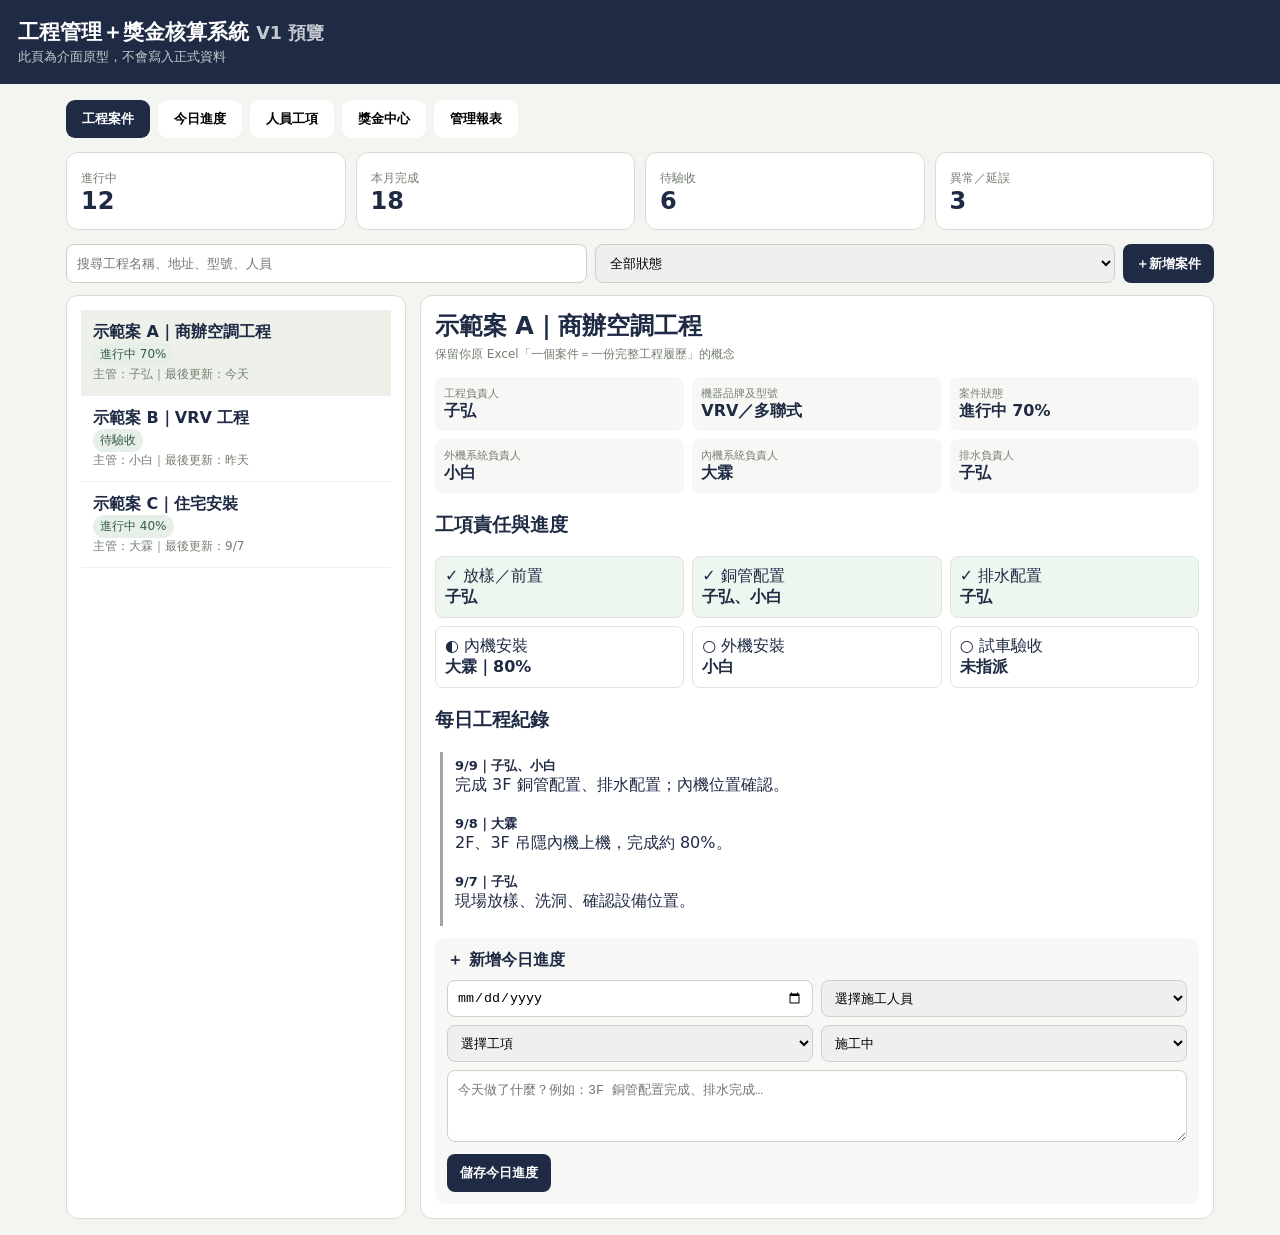
==== prototype-v1.html @ 047c9560 "Add engineering management prototype v1" ====
<!doctype html><html lang="zh-Hant"><head><meta charset="utf-8"><meta name="viewport" content="width=device-width,initial-scale=1"><title>工程管理系統 V1 預覽</title><style>*{box-sizing:border-box}body{margin:0;font-family:system-ui,-apple-system,"Noto Sans TC",sans-serif;background:#f3f5f1;color:#1f2a44}.top{background:#1f2a44;color:white;padding:18px}.top h1{margin:0;font-size:21px}.top small{opacity:.75}.wrap{max-width:1180px;margin:auto;padding:16px}.tabs{display:flex;gap:8px;overflow:auto;margin-bottom:14px}.tab{border:0;background:white;padding:10px 16px;border-radius:9px;font-weight:700;white-space:nowrap}.tab.on{background:#1f2a44;color:white}.kpis{display:grid;grid-template-columns:repeat(4,1fr);gap:10px;margin-bottom:14px}.kpi,.card{background:white;border:1px solid #d8ddd3;border-radius:12px;padding:14px}.kpi b{font-size:24px;display:block}.toolbar{display:flex;gap:8px;margin-bottom:12px}.toolbar input,.toolbar select{padding:10px;border:1px solid #cbd0c3;border-radius:8px;flex:1}.btn{border:0;border-radius:8px;padding:10px 13px;background:#1f2a44;color:white;font-weight:700}.layout{display:grid;grid-template-columns:340px 1fr;gap:14px}.case{padding:12px;border-bottom:1px solid #eee;cursor:pointer}.case.on{background:#eef1ea}.case b{display:block}.muted{color:#747d70;font-size:12px}.badge{display:inline-block;font-size:12px;padding:3px 7px;border-radius:999px;background:#e7efe9;color:#365c42}.detail h2{margin:0 0 4px}.info{display:grid;grid-template-columns:repeat(3,1fr);gap:8px;margin:14px 0}.info div{background:#f7f8f5;border-radius:8px;padding:9px}.info span{font-size:11px;color:#788075;display:block}.work{display:grid;grid-template-columns:repeat(3,1fr);gap:8px}.work div{border:1px solid #dfe4dc;border-radius:8px;padding:9px}.done{background:#edf6ef}.timeline{margin-top:16px}.log{border-left:3px solid #9da99b;padding:3px 0 14px 12px;margin-left:5px}.log b{font-size:13px}.add{margin-top:12px;background:#f7f8f5;border-radius:10px;padding:12px}.add textarea{width:100%;min-height:72px;border:1px solid #ccd2c8;border-radius:8px;padding:10px}.addrow{display:grid;grid-template-columns:1fr 1fr;gap:8px;margin-bottom:8px}.add select,.add input{width:100%;padding:9px;border:1px solid #ccd2c8;border-radius:8px}@media(max-width:760px){.kpis{grid-template-columns:1fr 1fr}.layout{grid-template-columns:1fr}.list{max-height:230px;overflow:auto}.info,.work{grid-template-columns:1fr 1fr}.toolbar{flex-wrap:wrap}.toolbar input{min-width:100%}}@media(max-width:430px){.wrap{padding:10px}.info,.work{grid-template-columns:1fr}.kpis{grid-template-columns:1fr 1fr}.top{padding:14px}}</style></head><body><div class="top"><h1>工程管理＋獎金核算系統 <small>V1 預覽</small></h1><small>此頁為介面原型，不會寫入正式資料</small></div><div class="wrap"><div class="tabs"><button class="tab on">工程案件</button><button class="tab">今日進度</button><button class="tab">人員工項</button><button class="tab">獎金中心</button><button class="tab">管理報表</button></div><div class="kpis"><div class="kpi"><span class="muted">進行中</span><b>12</b></div><div class="kpi"><span class="muted">本月完成</span><b>18</b></div><div class="kpi"><span class="muted">待驗收</span><b>6</b></div><div class="kpi"><span class="muted">異常／延誤</span><b>3</b></div></div><div class="toolbar"><input placeholder="搜尋工程名稱、地址、型號、人員"><select><option>全部狀態</option><option>進行中</option><option>待驗收</option><option>已結案</option></select><button class="btn">＋新增案件</button></div><div class="layout"><div class="card list"><div class="case on"><b>示範案 A｜商辦空調工程</b><span class="badge">進行中 70%</span><div class="muted">主管：子弘｜最後更新：今天</div></div><div class="case"><b>示範案 B｜VRV 工程</b><span class="badge">待驗收</span><div class="muted">主管：小白｜最後更新：昨天</div></div><div class="case"><b>示範案 C｜住宅安裝</b><span class="badge">進行中 40%</span><div class="muted">主管：大霖｜最後更新：9/7</div></div></div><div class="card detail"><h2>示範案 A｜商辦空調工程</h2><div class="muted">保留你原 Excel「一個案件＝一份完整工程履歷」的概念</div><div class="info"><div><span>工程負責人</span><b>子弘</b></div><div><span>機器品牌及型號</span><b>VRV／多聯式</b></div><div><span>案件狀態</span><b>進行中 70%</b></div><div><span>外機系統負責人</span><b>小白</b></div><div><span>內機系統負責人</span><b>大霖</b></div><div><span>排水負責人</span><b>子弘</b></div></div><h3>工項責任與進度</h3><div class="work"><div class="done">✓ 放樣／前置<br><b>子弘</b></div><div class="done">✓ 銅管配置<br><b>子弘、小白</b></div><div class="done">✓ 排水配置<br><b>子弘</b></div><div>◐ 內機安裝<br><b>大霖｜80%</b></div><div>○ 外機安裝<br><b>小白</b></div><div>○ 試車驗收<br><b>未指派</b></div></div><div class="timeline"><h3>每日工程紀錄</h3><div class="log"><b>9/9｜子弘、小白</b><br>完成 3F 銅管配置、排水配置；內機位置確認。</div><div class="log"><b>9/8｜大霖</b><br>2F、3F 吊隱內機上機，完成約 80%。</div><div class="log"><b>9/7｜子弘</b><br>現場放樣、洗洞、確認設備位置。</div></div><div class="add"><b>＋ 新增今日進度</b><div class="addrow" style="margin-top:9px"><input type="date"><select><option>選擇施工人員</option><option>子弘</option><option>小白</option><option>大霖</option></select></div><div class="addrow"><select><option>選擇工項</option><option>銅管</option><option>排水</option><option>內機</option><option>外機</option><option>風管</option><option>試車</option></select><select><option>施工中</option><option>完成</option><option>待確認</option><option>異常</option></select></div><textarea placeholder="今天做了什麼？例如：3F 銅管配置完成、排水完成…"></textarea><button class="btn" style="margin-top:8px">儲存今日進度</button></div></div></div></div></body></html>
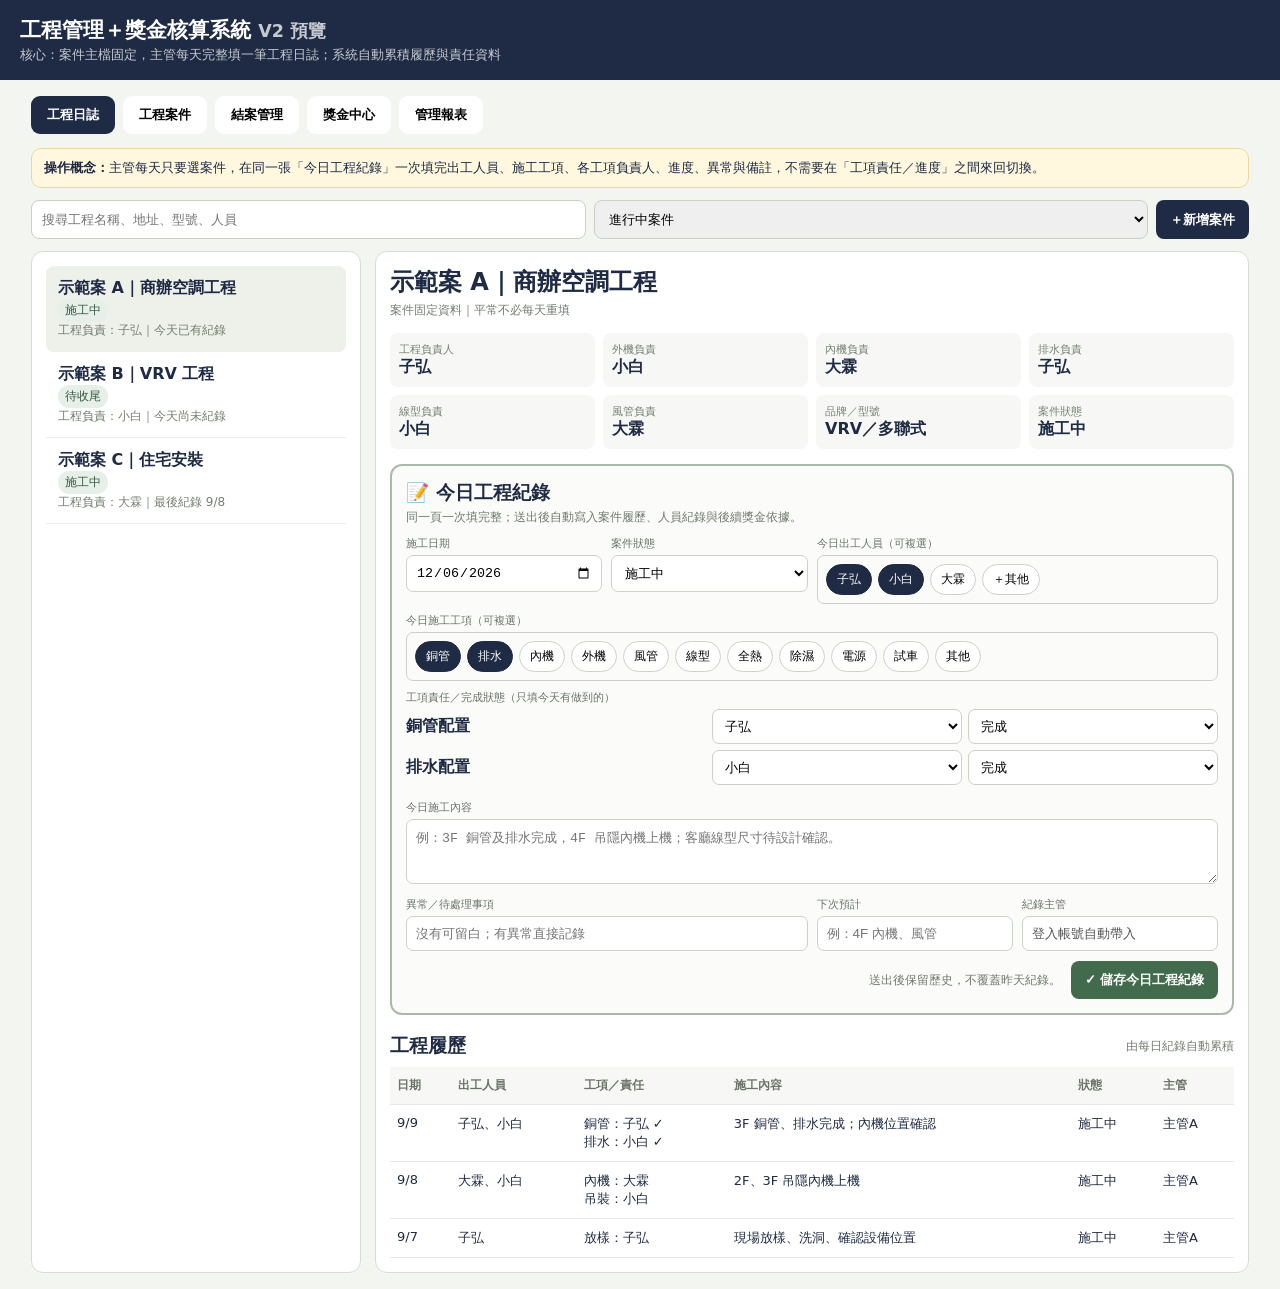
==== commit 1eee3b3a: "Redesign prototype around daily engineering log workflow" ====
--- a/prototype-v1.html
+++ b/prototype-v1.html
@@ -1 +1 @@
-<!doctype html><html lang="zh-Hant"><head><meta charset="utf-8"><meta name="viewport" content="width=device-width,initial-scale=1"><title>工程管理系統 V1 預覽</title><style>*{box-sizing:border-box}body{margin:0;font-family:system-ui,-apple-system,"Noto Sans TC",sans-serif;background:#f3f5f1;color:#1f2a44}.top{background:#1f2a44;color:white;padding:18px}.top h1{margin:0;font-size:21px}.top small{opacity:.75}.wrap{max-width:1180px;margin:auto;padding:16px}.tabs{display:flex;gap:8px;overflow:auto;margin-bottom:14px}.tab{border:0;background:white;padding:10px 16px;border-radius:9px;font-weight:700;white-space:nowrap}.tab.on{background:#1f2a44;color:white}.kpis{display:grid;grid-template-columns:repeat(4,1fr);gap:10px;margin-bottom:14px}.kpi,.card{background:white;border:1px solid #d8ddd3;border-radius:12px;padding:14px}.kpi b{font-size:24px;display:block}.toolbar{display:flex;gap:8px;margin-bottom:12px}.toolbar input,.toolbar select{padding:10px;border:1px solid #cbd0c3;border-radius:8px;flex:1}.btn{border:0;border-radius:8px;padding:10px 13px;background:#1f2a44;color:white;font-weight:700}.layout{display:grid;grid-template-columns:340px 1fr;gap:14px}.case{padding:12px;border-bottom:1px solid #eee;cursor:pointer}.case.on{background:#eef1ea}.case b{display:block}.muted{color:#747d70;font-size:12px}.badge{display:inline-block;font-size:12px;padding:3px 7px;border-radius:999px;background:#e7efe9;color:#365c42}.detail h2{margin:0 0 4px}.info{display:grid;grid-template-columns:repeat(3,1fr);gap:8px;margin:14px 0}.info div{background:#f7f8f5;border-radius:8px;padding:9px}.info span{font-size:11px;color:#788075;display:block}.work{display:grid;grid-template-columns:repeat(3,1fr);gap:8px}.work div{border:1px solid #dfe4dc;border-radius:8px;padding:9px}.done{background:#edf6ef}.timeline{margin-top:16px}.log{border-left:3px solid #9da99b;padding:3px 0 14px 12px;margin-left:5px}.log b{font-size:13px}.add{margin-top:12px;background:#f7f8f5;border-radius:10px;padding:12px}.add textarea{width:100%;min-height:72px;border:1px solid #ccd2c8;border-radius:8px;padding:10px}.addrow{display:grid;grid-template-columns:1fr 1fr;gap:8px;margin-bottom:8px}.add select,.add input{width:100%;padding:9px;border:1px solid #ccd2c8;border-radius:8px}@media(max-width:760px){.kpis{grid-template-columns:1fr 1fr}.layout{grid-template-columns:1fr}.list{max-height:230px;overflow:auto}.info,.work{grid-template-columns:1fr 1fr}.toolbar{flex-wrap:wrap}.toolbar input{min-width:100%}}@media(max-width:430px){.wrap{padding:10px}.info,.work{grid-template-columns:1fr}.kpis{grid-template-columns:1fr 1fr}.top{padding:14px}}</style></head><body><div class="top"><h1>工程管理＋獎金核算系統 <small>V1 預覽</small></h1><small>此頁為介面原型，不會寫入正式資料</small></div><div class="wrap"><div class="tabs"><button class="tab on">工程案件</button><button class="tab">今日進度</button><button class="tab">人員工項</button><button class="tab">獎金中心</button><button class="tab">管理報表</button></div><div class="kpis"><div class="kpi"><span class="muted">進行中</span><b>12</b></div><div class="kpi"><span class="muted">本月完成</span><b>18</b></div><div class="kpi"><span class="muted">待驗收</span><b>6</b></div><div class="kpi"><span class="muted">異常／延誤</span><b>3</b></div></div><div class="toolbar"><input placeholder="搜尋工程名稱、地址、型號、人員"><select><option>全部狀態</option><option>進行中</option><option>待驗收</option><option>已結案</option></select><button class="btn">＋新增案件</button></div><div class="layout"><div class="card list"><div class="case on"><b>示範案 A｜商辦空調工程</b><span class="badge">進行中 70%</span><div class="muted">主管：子弘｜最後更新：今天</div></div><div class="case"><b>示範案 B｜VRV 工程</b><span class="badge">待驗收</span><div class="muted">主管：小白｜最後更新：昨天</div></div><div class="case"><b>示範案 C｜住宅安裝</b><span class="badge">進行中 40%</span><div class="muted">主管：大霖｜最後更新：9/7</div></div></div><div class="card detail"><h2>示範案 A｜商辦空調工程</h2><div class="muted">保留你原 Excel「一個案件＝一份完整工程履歷」的概念</div><div class="info"><div><span>工程負責人</span><b>子弘</b></div><div><span>機器品牌及型號</span><b>VRV／多聯式</b></div><div><span>案件狀態</span><b>進行中 70%</b></div><div><span>外機系統負責人</span><b>小白</b></div><div><span>內機系統負責人</span><b>大霖</b></div><div><span>排水負責人</span><b>子弘</b></div></div><h3>工項責任與進度</h3><div class="work"><div class="done">✓ 放樣／前置<br><b>子弘</b></div><div class="done">✓ 銅管配置<br><b>子弘、小白</b></div><div class="done">✓ 排水配置<br><b>子弘</b></div><div>◐ 內機安裝<br><b>大霖｜80%</b></div><div>○ 外機安裝<br><b>小白</b></div><div>○ 試車驗收<br><b>未指派</b></div></div><div class="timeline"><h3>每日工程紀錄</h3><div class="log"><b>9/9｜子弘、小白</b><br>完成 3F 銅管配置、排水配置；內機位置確認。</div><div class="log"><b>9/8｜大霖</b><br>2F、3F 吊隱內機上機，完成約 80%。</div><div class="log"><b>9/7｜子弘</b><br>現場放樣、洗洞、確認設備位置。</div></div><div class="add"><b>＋ 新增今日進度</b><div class="addrow" style="margin-top:9px"><input type="date"><select><option>選擇施工人員</option><option>子弘</option><option>小白</option><option>大霖</option></select></div><div class="addrow"><select><option>選擇工項</option><option>銅管</option><option>排水</option><option>內機</option><option>外機</option><option>風管</option><option>試車</option></select><select><option>施工中</option><option>完成</option><option>待確認</option><option>異常</option></select></div><textarea placeholder="今天做了什麼？例如：3F 銅管配置完成、排水完成…"></textarea><button class="btn" style="margin-top:8px">儲存今日進度</button></div></div></div></div></body></html>+<!doctype html><html lang="zh-Hant"><head><meta charset="utf-8"><meta name="viewport" content="width=device-width,initial-scale=1"><title>工程管理系統 V2 預覽</title><style>*{box-sizing:border-box}body{margin:0;font-family:system-ui,-apple-system,"Noto Sans TC",sans-serif;background:#f3f5f1;color:#1f2a44}.top{background:#1f2a44;color:#fff;padding:16px 20px}.top h1{margin:0;font-size:21px}.top small{opacity:.75}.wrap{max-width:1250px;margin:auto;padding:16px}.tabs{display:flex;gap:8px;overflow:auto;margin-bottom:14px}.tab{border:0;background:#fff;padding:10px 16px;border-radius:9px;font-weight:700;white-space:nowrap}.tab.on{background:#1f2a44;color:#fff}.notice{background:#fff8df;border:1px solid #ead79b;border-radius:10px;padding:10px 12px;margin-bottom:12px;font-size:13px}.toolbar{display:flex;gap:8px;margin-bottom:12px}.toolbar input,.toolbar select{padding:10px;border:1px solid #cbd0c3;border-radius:8px;flex:1}.btn{border:0;border-radius:8px;padding:10px 14px;background:#1f2a44;color:#fff;font-weight:700;cursor:pointer}.btn.green{background:#426b4d}.layout{display:grid;grid-template-columns:330px 1fr;gap:14px}.card{background:#fff;border:1px solid #d8ddd3;border-radius:12px;padding:14px}.case{padding:12px;border-bottom:1px solid #eee;cursor:pointer}.case.on{background:#eef1ea;border-radius:8px}.case b{display:block}.muted{color:#747d70;font-size:12px}.badge{display:inline-block;font-size:12px;padding:3px 7px;border-radius:999px;background:#e7efe9;color:#365c42}.detail h2{margin:0 0 4px}.info{display:grid;grid-template-columns:repeat(4,1fr);gap:8px;margin:14px 0}.info div{background:#f7f8f5;border-radius:8px;padding:9px}.info span{font-size:11px;color:#788075;display:block}.sectionTitle{display:flex;align-items:center;justify-content:space-between;margin:18px 0 8px}.sectionTitle h3{margin:0}.logtable{width:100%;border-collapse:collapse}.logtable th,.logtable td{text-align:left;border-bottom:1px solid #e7eae4;padding:10px 7px;vertical-align:top;font-size:13px}.logtable th{font-size:12px;color:#6c7469;background:#f7f8f5}.today{border:2px solid #aab9a9;background:#fbfcfa;border-radius:12px;padding:14px;margin-top:15px}.today h3{margin:0 0 3px}.grid{display:grid;grid-template-columns:repeat(4,1fr);gap:9px;margin-top:10px}.field label{display:block;font-size:11px;color:#697267;margin-bottom:4px}.field input,.field select,.field textarea{width:100%;padding:9px;border:1px solid #cbd2c7;border-radius:7px;background:#fff}.wide{grid-column:span 2}.full{grid-column:1/-1}.people,.tasks{display:flex;gap:6px;flex-wrap:wrap;padding:8px;border:1px solid #cbd2c7;border-radius:7px;min-height:41px}.chip{border:1px solid #cbd2c7;background:#fff;border-radius:999px;padding:6px 10px;font-size:12px;cursor:pointer}.chip.on{background:#1f2a44;color:#fff;border-color:#1f2a44}.checkrow{display:grid;grid-template-columns:1.2fr 1fr 1fr;gap:6px;align-items:center;margin-bottom:6px}.checkrow select,.checkrow input{padding:8px;border:1px solid #cbd2c7;border-radius:7px;width:100%}.savebar{display:flex;justify-content:flex-end;align-items:center;gap:10px;margin-top:10px}.hint{font-size:12px;color:#70796d}.status{display:flex;gap:6px;flex-wrap:wrap}.status .chip{padding:5px 9px}@media(max-width:850px){.layout{grid-template-columns:1fr}.list{max-height:220px;overflow:auto}.info{grid-template-columns:1fr 1fr}.grid{grid-template-columns:1fr 1fr}.toolbar{flex-wrap:wrap}.toolbar input{min-width:100%}}@media(max-width:520px){.wrap{padding:10px}.top{padding:14px}.info{grid-template-columns:1fr 1fr}.grid{grid-template-columns:1fr}.wide,.full{grid-column:1}.logwrap{overflow:auto}.logtable{min-width:720px}.checkrow{grid-template-columns:1fr}.savebar{display:block}.savebar .btn{width:100%;margin-top:8px}.today{padding:11px}}</style></head><body><div class="top"><h1>工程管理＋獎金核算系統 <small>V2 預覽</small></h1><small>核心：案件主檔固定，主管每天完整填一筆工程日誌；系統自動累積履歷與責任資料</small></div><div class="wrap"><div class="tabs"><button class="tab on">工程日誌</button><button class="tab">工程案件</button><button class="tab">結案管理</button><button class="tab">獎金中心</button><button class="tab">管理報表</button></div><div class="notice"><b>操作概念：</b>主管每天只要選案件，在同一張「今日工程紀錄」一次填完出工人員、施工工項、各工項負責人、進度、異常與備註，不需要在「工項責任／進度」之間來回切換。</div><div class="toolbar"><input placeholder="搜尋工程名稱、地址、型號、人員"><select><option>進行中案件</option><option>待收尾</option><option>待驗收</option><option>全部案件</option></select><button class="btn">＋新增案件</button></div><div class="layout"><div class="card list"><div class="case on"><b>示範案 A｜商辦空調工程</b><span class="badge">施工中</span><div class="muted">工程負責：子弘｜今天已有紀錄</div></div><div class="case"><b>示範案 B｜VRV 工程</b><span class="badge">待收尾</span><div class="muted">工程負責：小白｜今天尚未紀錄</div></div><div class="case"><b>示範案 C｜住宅安裝</b><span class="badge">施工中</span><div class="muted">工程負責：大霖｜最後紀錄 9/8</div></div></div><div class="card detail"><h2>示範案 A｜商辦空調工程</h2><div class="muted">案件固定資料｜平常不必每天重填</div><div class="info"><div><span>工程負責人</span><b>子弘</b></div><div><span>外機負責</span><b>小白</b></div><div><span>內機負責</span><b>大霖</b></div><div><span>排水負責</span><b>子弘</b></div><div><span>線型負責</span><b>小白</b></div><div><span>風管負責</span><b>大霖</b></div><div><span>品牌／型號</span><b>VRV／多聯式</b></div><div><span>案件狀態</span><b>施工中</b></div></div><div class="today"><h3>📝 今日工程紀錄</h3><div class="hint">同一頁一次填完整；送出後自動寫入案件履歷、人員紀錄與後續獎金依據。</div><div class="grid"><div class="field"><label>施工日期</label><input id="todayDate" type="date"></div><div class="field"><label>案件狀態</label><select><option>施工中</option><option>待配合</option><option>待收尾</option><option>待驗收</option><option>已完工</option></select></div><div class="field wide"><label>今日出工人員（可複選）</label><div class="people"><button class="chip on">子弘</button><button class="chip on">小白</button><button class="chip">大霖</button><button class="chip">＋其他</button></div></div><div class="field full"><label>今日施工工項（可複選）</label><div class="tasks"><button class="chip on">銅管</button><button class="chip on">排水</button><button class="chip">內機</button><button class="chip">外機</button><button class="chip">風管</button><button class="chip">線型</button><button class="chip">全熱</button><button class="chip">除濕</button><button class="chip">電源</button><button class="chip">試車</button><button class="chip">其他</button></div></div><div class="field full"><label>工項責任／完成狀態（只填今天有做到的）</label><div class="checkrow"><b>銅管配置</b><select><option>子弘</option><option>小白</option><option>大霖</option></select><select><option>完成</option><option>施工中</option><option>待確認</option></select></div><div class="checkrow"><b>排水配置</b><select><option>小白</option><option>子弘</option><option>大霖</option></select><select><option>完成</option><option>施工中</option><option>待確認</option></select></div></div><div class="field full"><label>今日施工內容</label><textarea rows="3" placeholder="例：3F 銅管及排水完成，4F 吊隱內機上機；客廳線型尺寸待設計確認。"></textarea></div><div class="field wide"><label>異常／待處理事項</label><input placeholder="沒有可留白；有異常直接記錄"></div><div class="field"><label>下次預計</label><input placeholder="例：4F 內機、風管"></div><div class="field"><label>紀錄主管</label><input value="登入帳號自動帶入" disabled></div></div><div class="savebar"><span class="hint">送出後保留歷史，不覆蓋昨天紀錄。</span><button class="btn green" onclick="alert('V2 預覽：正式版會儲存今日完整工程紀錄')">✓ 儲存今日工程紀錄</button></div></div><div class="sectionTitle"><h3>工程履歷</h3><span class="muted">由每日紀錄自動累積</span></div><div class="logwrap"><table class="logtable"><thead><tr><th>日期</th><th>出工人員</th><th>工項／責任</th><th>施工內容</th><th>狀態</th><th>主管</th></tr></thead><tbody><tr><td>9/9</td><td>子弘、小白</td><td>銅管：子弘 ✓<br>排水：小白 ✓</td><td>3F 銅管、排水完成；內機位置確認</td><td>施工中</td><td>主管A</td></tr><tr><td>9/8</td><td>大霖、小白</td><td>內機：大霖<br>吊裝：小白</td><td>2F、3F 吊隱內機上機</td><td>施工中</td><td>主管A</td></tr><tr><td>9/7</td><td>子弘</td><td>放樣：子弘</td><td>現場放樣、洗洞、確認設備位置</td><td>施工中</td><td>主管A</td></tr></tbody></table></div></div></div></div><script>document.getElementById('todayDate').value=new Date().toISOString().slice(0,10);document.querySelectorAll('.chip').forEach(b=>b.addEventListener('click',e=>{e.preventDefault();if(!b.textContent.startsWith('＋'))b.classList.toggle('on')}));</script></body></html>
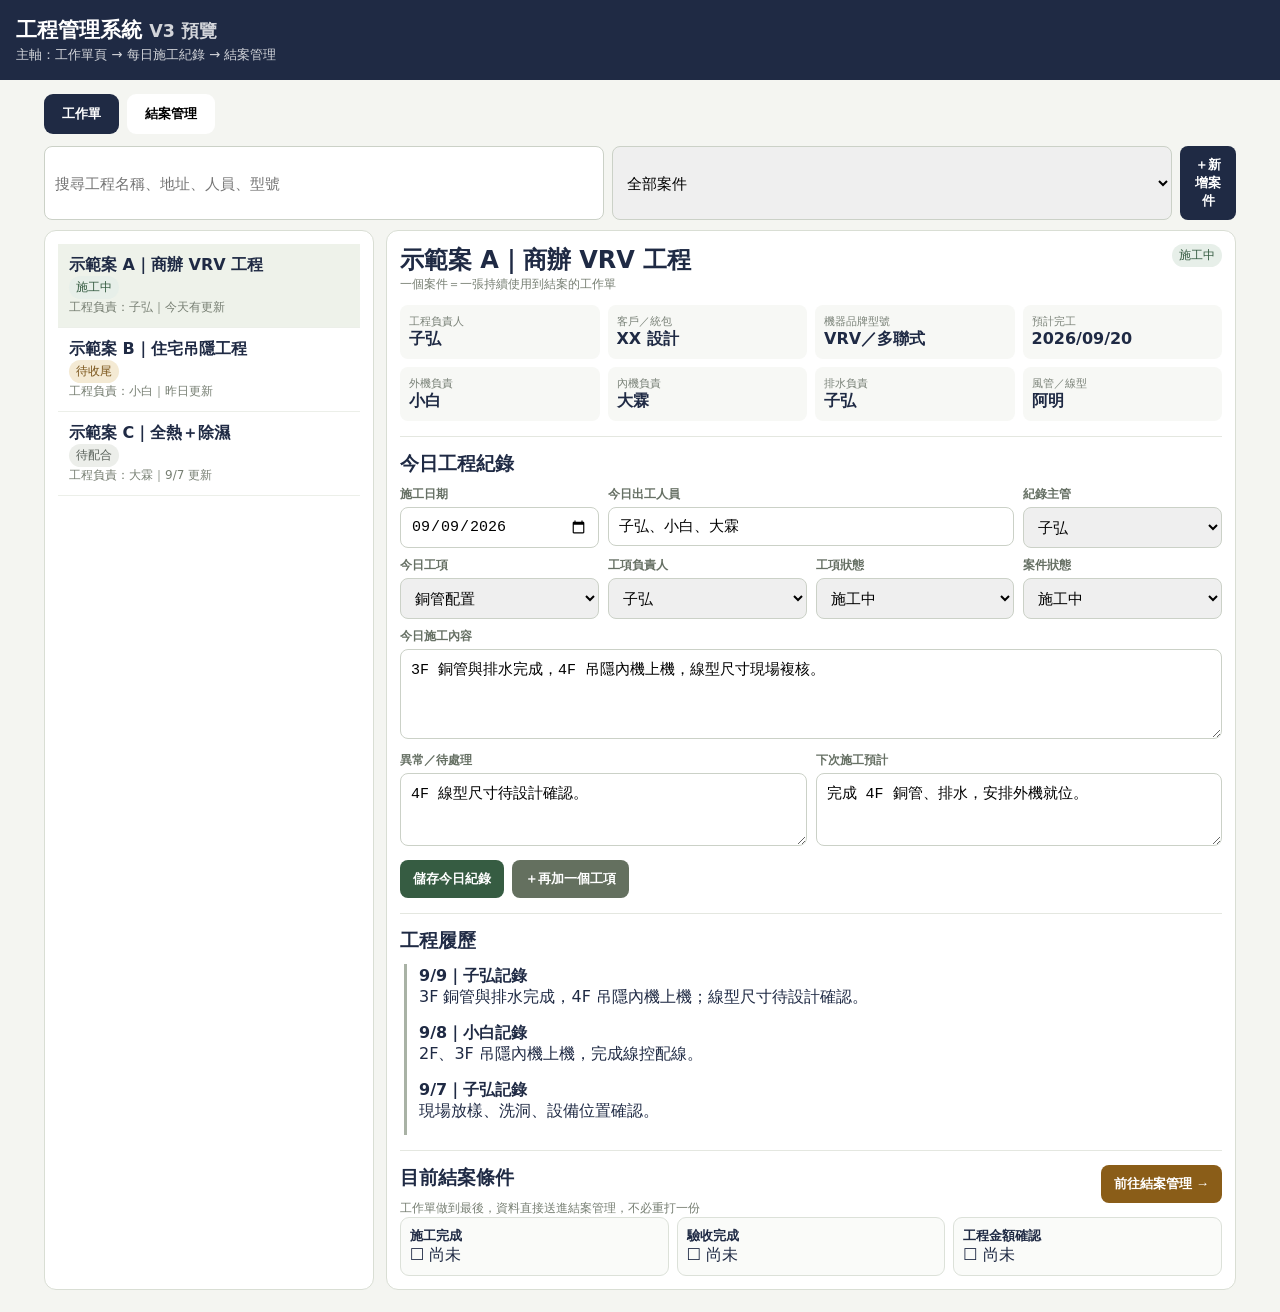
==== commit 315c14be: "Build V3 prototype focused on work orders and closeout management" ====
--- a/prototype-v1.html
+++ b/prototype-v1.html
@@ -1 +1 @@
-<!doctype html><html lang="zh-Hant"><head><meta charset="utf-8"><meta name="viewport" content="width=device-width,initial-scale=1"><title>工程管理系統 V2 預覽</title><style>*{box-sizing:border-box}body{margin:0;font-family:system-ui,-apple-system,"Noto Sans TC",sans-serif;background:#f3f5f1;color:#1f2a44}.top{background:#1f2a44;color:#fff;padding:16px 20px}.top h1{margin:0;font-size:21px}.top small{opacity:.75}.wrap{max-width:1250px;margin:auto;padding:16px}.tabs{display:flex;gap:8px;overflow:auto;margin-bottom:14px}.tab{border:0;background:#fff;padding:10px 16px;border-radius:9px;font-weight:700;white-space:nowrap}.tab.on{background:#1f2a44;color:#fff}.notice{background:#fff8df;border:1px solid #ead79b;border-radius:10px;padding:10px 12px;margin-bottom:12px;font-size:13px}.toolbar{display:flex;gap:8px;margin-bottom:12px}.toolbar input,.toolbar select{padding:10px;border:1px solid #cbd0c3;border-radius:8px;flex:1}.btn{border:0;border-radius:8px;padding:10px 14px;background:#1f2a44;color:#fff;font-weight:700;cursor:pointer}.btn.green{background:#426b4d}.layout{display:grid;grid-template-columns:330px 1fr;gap:14px}.card{background:#fff;border:1px solid #d8ddd3;border-radius:12px;padding:14px}.case{padding:12px;border-bottom:1px solid #eee;cursor:pointer}.case.on{background:#eef1ea;border-radius:8px}.case b{display:block}.muted{color:#747d70;font-size:12px}.badge{display:inline-block;font-size:12px;padding:3px 7px;border-radius:999px;background:#e7efe9;color:#365c42}.detail h2{margin:0 0 4px}.info{display:grid;grid-template-columns:repeat(4,1fr);gap:8px;margin:14px 0}.info div{background:#f7f8f5;border-radius:8px;padding:9px}.info span{font-size:11px;color:#788075;display:block}.sectionTitle{display:flex;align-items:center;justify-content:space-between;margin:18px 0 8px}.sectionTitle h3{margin:0}.logtable{width:100%;border-collapse:collapse}.logtable th,.logtable td{text-align:left;border-bottom:1px solid #e7eae4;padding:10px 7px;vertical-align:top;font-size:13px}.logtable th{font-size:12px;color:#6c7469;background:#f7f8f5}.today{border:2px solid #aab9a9;background:#fbfcfa;border-radius:12px;padding:14px;margin-top:15px}.today h3{margin:0 0 3px}.grid{display:grid;grid-template-columns:repeat(4,1fr);gap:9px;margin-top:10px}.field label{display:block;font-size:11px;color:#697267;margin-bottom:4px}.field input,.field select,.field textarea{width:100%;padding:9px;border:1px solid #cbd2c7;border-radius:7px;background:#fff}.wide{grid-column:span 2}.full{grid-column:1/-1}.people,.tasks{display:flex;gap:6px;flex-wrap:wrap;padding:8px;border:1px solid #cbd2c7;border-radius:7px;min-height:41px}.chip{border:1px solid #cbd2c7;background:#fff;border-radius:999px;padding:6px 10px;font-size:12px;cursor:pointer}.chip.on{background:#1f2a44;color:#fff;border-color:#1f2a44}.checkrow{display:grid;grid-template-columns:1.2fr 1fr 1fr;gap:6px;align-items:center;margin-bottom:6px}.checkrow select,.checkrow input{padding:8px;border:1px solid #cbd2c7;border-radius:7px;width:100%}.savebar{display:flex;justify-content:flex-end;align-items:center;gap:10px;margin-top:10px}.hint{font-size:12px;color:#70796d}.status{display:flex;gap:6px;flex-wrap:wrap}.status .chip{padding:5px 9px}@media(max-width:850px){.layout{grid-template-columns:1fr}.list{max-height:220px;overflow:auto}.info{grid-template-columns:1fr 1fr}.grid{grid-template-columns:1fr 1fr}.toolbar{flex-wrap:wrap}.toolbar input{min-width:100%}}@media(max-width:520px){.wrap{padding:10px}.top{padding:14px}.info{grid-template-columns:1fr 1fr}.grid{grid-template-columns:1fr}.wide,.full{grid-column:1}.logwrap{overflow:auto}.logtable{min-width:720px}.checkrow{grid-template-columns:1fr}.savebar{display:block}.savebar .btn{width:100%;margin-top:8px}.today{padding:11px}}</style></head><body><div class="top"><h1>工程管理＋獎金核算系統 <small>V2 預覽</small></h1><small>核心：案件主檔固定，主管每天完整填一筆工程日誌；系統自動累積履歷與責任資料</small></div><div class="wrap"><div class="tabs"><button class="tab on">工程日誌</button><button class="tab">工程案件</button><button class="tab">結案管理</button><button class="tab">獎金中心</button><button class="tab">管理報表</button></div><div class="notice"><b>操作概念：</b>主管每天只要選案件，在同一張「今日工程紀錄」一次填完出工人員、施工工項、各工項負責人、進度、異常與備註，不需要在「工項責任／進度」之間來回切換。</div><div class="toolbar"><input placeholder="搜尋工程名稱、地址、型號、人員"><select><option>進行中案件</option><option>待收尾</option><option>待驗收</option><option>全部案件</option></select><button class="btn">＋新增案件</button></div><div class="layout"><div class="card list"><div class="case on"><b>示範案 A｜商辦空調工程</b><span class="badge">施工中</span><div class="muted">工程負責：子弘｜今天已有紀錄</div></div><div class="case"><b>示範案 B｜VRV 工程</b><span class="badge">待收尾</span><div class="muted">工程負責：小白｜今天尚未紀錄</div></div><div class="case"><b>示範案 C｜住宅安裝</b><span class="badge">施工中</span><div class="muted">工程負責：大霖｜最後紀錄 9/8</div></div></div><div class="card detail"><h2>示範案 A｜商辦空調工程</h2><div class="muted">案件固定資料｜平常不必每天重填</div><div class="info"><div><span>工程負責人</span><b>子弘</b></div><div><span>外機負責</span><b>小白</b></div><div><span>內機負責</span><b>大霖</b></div><div><span>排水負責</span><b>子弘</b></div><div><span>線型負責</span><b>小白</b></div><div><span>風管負責</span><b>大霖</b></div><div><span>品牌／型號</span><b>VRV／多聯式</b></div><div><span>案件狀態</span><b>施工中</b></div></div><div class="today"><h3>📝 今日工程紀錄</h3><div class="hint">同一頁一次填完整；送出後自動寫入案件履歷、人員紀錄與後續獎金依據。</div><div class="grid"><div class="field"><label>施工日期</label><input id="todayDate" type="date"></div><div class="field"><label>案件狀態</label><select><option>施工中</option><option>待配合</option><option>待收尾</option><option>待驗收</option><option>已完工</option></select></div><div class="field wide"><label>今日出工人員（可複選）</label><div class="people"><button class="chip on">子弘</button><button class="chip on">小白</button><button class="chip">大霖</button><button class="chip">＋其他</button></div></div><div class="field full"><label>今日施工工項（可複選）</label><div class="tasks"><button class="chip on">銅管</button><button class="chip on">排水</button><button class="chip">內機</button><button class="chip">外機</button><button class="chip">風管</button><button class="chip">線型</button><button class="chip">全熱</button><button class="chip">除濕</button><button class="chip">電源</button><button class="chip">試車</button><button class="chip">其他</button></div></div><div class="field full"><label>工項責任／完成狀態（只填今天有做到的）</label><div class="checkrow"><b>銅管配置</b><select><option>子弘</option><option>小白</option><option>大霖</option></select><select><option>完成</option><option>施工中</option><option>待確認</option></select></div><div class="checkrow"><b>排水配置</b><select><option>小白</option><option>子弘</option><option>大霖</option></select><select><option>完成</option><option>施工中</option><option>待確認</option></select></div></div><div class="field full"><label>今日施工內容</label><textarea rows="3" placeholder="例：3F 銅管及排水完成，4F 吊隱內機上機；客廳線型尺寸待設計確認。"></textarea></div><div class="field wide"><label>異常／待處理事項</label><input placeholder="沒有可留白；有異常直接記錄"></div><div class="field"><label>下次預計</label><input placeholder="例：4F 內機、風管"></div><div class="field"><label>紀錄主管</label><input value="登入帳號自動帶入" disabled></div></div><div class="savebar"><span class="hint">送出後保留歷史，不覆蓋昨天紀錄。</span><button class="btn green" onclick="alert('V2 預覽：正式版會儲存今日完整工程紀錄')">✓ 儲存今日工程紀錄</button></div></div><div class="sectionTitle"><h3>工程履歷</h3><span class="muted">由每日紀錄自動累積</span></div><div class="logwrap"><table class="logtable"><thead><tr><th>日期</th><th>出工人員</th><th>工項／責任</th><th>施工內容</th><th>狀態</th><th>主管</th></tr></thead><tbody><tr><td>9/9</td><td>子弘、小白</td><td>銅管：子弘 ✓<br>排水：小白 ✓</td><td>3F 銅管、排水完成；內機位置確認</td><td>施工中</td><td>主管A</td></tr><tr><td>9/8</td><td>大霖、小白</td><td>內機：大霖<br>吊裝：小白</td><td>2F、3F 吊隱內機上機</td><td>施工中</td><td>主管A</td></tr><tr><td>9/7</td><td>子弘</td><td>放樣：子弘</td><td>現場放樣、洗洞、確認設備位置</td><td>施工中</td><td>主管A</td></tr></tbody></table></div></div></div></div><script>document.getElementById('todayDate').value=new Date().toISOString().slice(0,10);document.querySelectorAll('.chip').forEach(b=>b.addEventListener('click',e=>{e.preventDefault();if(!b.textContent.startsWith('＋'))b.classList.toggle('on')}));</script></body></html>+<!doctype html><html lang="zh-Hant"><head><meta charset="utf-8"><meta name="viewport" content="width=device-width,initial-scale=1"><title>工程管理系統 V3 預覽</title><style>*{box-sizing:border-box}body{margin:0;font-family:system-ui,-apple-system,"Noto Sans TC",sans-serif;background:#f4f5f1;color:#1f2a44}.top{background:#1f2a44;color:#fff;padding:16px}.top h1{margin:0;font-size:21px}.top small{opacity:.8}.wrap{max-width:1220px;margin:auto;padding:14px}.tabs{display:flex;gap:8px;margin-bottom:12px;overflow:auto}.tab{border:0;border-radius:9px;padding:11px 18px;background:#fff;font-weight:800;white-space:nowrap}.tab.on{background:#1f2a44;color:#fff}.panel{display:none}.panel.on{display:block}.grid{display:grid;grid-template-columns:330px 1fr;gap:12px}.card{background:#fff;border:1px solid #d9ded4;border-radius:12px;padding:13px}.toolbar{display:flex;gap:8px;margin-bottom:10px}.toolbar input,.toolbar select,.field input,.field select,.field textarea{width:100%;padding:10px;border:1px solid #cbd1c7;border-radius:8px;font-size:15px}.btn{border:0;border-radius:8px;padding:10px 13px;background:#1f2a44;color:white;font-weight:800}.btn.alt{background:#64705f}.btn.good{background:#365c42}.btn.warn{background:#8a5d18}.case{padding:11px;border-bottom:1px solid #ecefe9;cursor:pointer}.case.on{background:#eef2ea}.case b{display:block}.muted{font-size:12px;color:#777f73}.badge{display:inline-block;font-size:12px;padding:3px 7px;border-radius:999px;background:#e7efe9;color:#365c42}.badge.warn{background:#f4ead4;color:#7b561c}.badge.gray{background:#eceeea;color:#59615a}.headrow{display:flex;justify-content:space-between;gap:10px;align-items:flex-start}.info{display:grid;grid-template-columns:repeat(4,1fr);gap:8px;margin:12px 0}.info div{background:#f7f8f5;border-radius:8px;padding:9px}.info span{display:block;font-size:11px;color:#7a8278}.section{border-top:1px solid #e4e7e0;margin-top:15px;padding-top:14px}.section h3{margin:0 0 9px}.formgrid{display:grid;grid-template-columns:repeat(4,1fr);gap:9px}.field label{display:block;font-size:12px;font-weight:700;color:#667064;margin-bottom:4px}.span2{grid-column:span 2}.span4{grid-column:span 4}.checks{display:grid;grid-template-columns:repeat(3,1fr);gap:8px}.check{border:1px solid #dce1d9;border-radius:9px;padding:9px;background:#fafbf9}.check b{display:block;font-size:13px}.timeline{margin-top:10px}.log{border-left:3px solid #a9b2a5;margin-left:4px;padding:2px 0 13px 12px}.closegrid{display:grid;grid-template-columns:repeat(4,1fr);gap:9px}.statusline{display:flex;flex-wrap:wrap;gap:8px;margin:10px 0}.step{padding:7px 9px;border-radius:8px;background:#edf1eb;font-size:12px;font-weight:700}.step.ok{background:#e6f1e8;color:#31563a}.step.wait{background:#f4ead4;color:#7b561c}.money{font-size:20px;font-weight:900}.close-list{display:grid;grid-template-columns:repeat(3,1fr);gap:10px}.close-case{border:1px solid #dfe3db;border-radius:10px;padding:11px;background:#fff}.actions{display:flex;gap:8px;flex-wrap:wrap;margin-top:10px}@media(max-width:850px){.grid{grid-template-columns:1fr}.list{max-height:220px;overflow:auto}.info,.formgrid,.closegrid{grid-template-columns:1fr 1fr}.close-list{grid-template-columns:1fr}.span4{grid-column:span 2}}@media(max-width:500px){.wrap{padding:9px}.info,.formgrid,.closegrid,.checks{grid-template-columns:1fr}.span2,.span4{grid-column:span 1}.toolbar{flex-wrap:wrap}.toolbar input{min-width:100%}.headrow{display:block}.btn{min-height:44px}.field input,.field select,.field textarea{font-size:16px}}</style></head><body><div class="top"><h1>工程管理系統 <small>V3 預覽</small></h1><small>主軸：工作單頁 → 每日施工紀錄 → 結案管理</small></div><div class="wrap"><div class="tabs"><button class="tab on" onclick="showTab('work',this)">工作單</button><button class="tab" onclick="showTab('close',this)">結案管理</button></div><section id="work" class="panel on"><div class="toolbar"><input placeholder="搜尋工程名稱、地址、人員、型號"><select><option>全部案件</option><option>施工中</option><option>待配合</option><option>待收尾</option><option>待驗收</option></select><button class="btn">＋新增案件</button></div><div class="grid"><div class="card list"><div class="case on"><b>示範案 A｜商辦 VRV 工程</b><span class="badge">施工中</span><div class="muted">工程負責：子弘｜今天有更新</div></div><div class="case"><b>示範案 B｜住宅吊隱工程</b><span class="badge warn">待收尾</span><div class="muted">工程負責：小白｜昨日更新</div></div><div class="case"><b>示範案 C｜全熱＋除濕</b><span class="badge gray">待配合</span><div class="muted">工程負責：大霖｜9/7 更新</div></div></div><div class="card"><div class="headrow"><div><h2 style="margin:0">示範案 A｜商辦 VRV 工程</h2><div class="muted">一個案件＝一張持續使用到結案的工作單</div></div><span class="badge">施工中</span></div><div class="info"><div><span>工程負責人</span><b>子弘</b></div><div><span>客戶／統包</span><b>XX 設計</b></div><div><span>機器品牌型號</span><b>VRV／多聯式</b></div><div><span>預計完工</span><b>2026/09/20</b></div><div><span>外機負責</span><b>小白</b></div><div><span>內機負責</span><b>大霖</b></div><div><span>排水負責</span><b>子弘</b></div><div><span>風管／線型</span><b>阿明</b></div></div><div class="section"><h3>今日工程紀錄</h3><div class="formgrid"><div class="field"><label>施工日期</label><input type="date" value="2026-09-09"></div><div class="field span2"><label>今日出工人員</label><input value="子弘、小白、大霖"></div><div class="field"><label>紀錄主管</label><select><option>子弘</option><option>小白</option><option>大霖</option></select></div><div class="field"><label>今日工項</label><select><option>銅管配置</option><option>排水配置</option><option>內機安裝</option><option>外機安裝</option><option>風管</option><option>線型出風口</option><option>試車</option></select></div><div class="field"><label>工項負責人</label><select><option>子弘</option><option>小白</option><option>大霖</option></select></div><div class="field"><label>工項狀態</label><select><option>施工中</option><option>已完成</option><option>待確認</option><option>需返工</option></select></div><div class="field"><label>案件狀態</label><select><option>施工中</option><option>待配合</option><option>待收尾</option><option>待驗收</option><option>已完工</option></select></div><div class="field span4"><label>今日施工內容</label><textarea rows="4">3F 銅管與排水完成，4F 吊隱內機上機，線型尺寸現場複核。</textarea></div><div class="field span2"><label>異常／待處理</label><textarea rows="3">4F 線型尺寸待設計確認。</textarea></div><div class="field span2"><label>下次施工預計</label><textarea rows="3">完成 4F 銅管、排水，安排外機就位。</textarea></div></div><div class="actions"><button class="btn good">儲存今日紀錄</button><button class="btn alt">＋再加一個工項</button></div></div><div class="section"><h3>工程履歷</h3><div class="timeline"><div class="log"><b>9/9｜子弘記錄</b><br>3F 銅管與排水完成，4F 吊隱內機上機；線型尺寸待設計確認。</div><div class="log"><b>9/8｜小白記錄</b><br>2F、3F 吊隱內機上機，完成線控配線。</div><div class="log"><b>9/7｜子弘記錄</b><br>現場放樣、洗洞、設備位置確認。</div></div></div><div class="section"><div class="headrow"><div><h3>目前結案條件</h3><div class="muted">工作單做到最後，資料直接送進結案管理，不必重打一份</div></div><button class="btn warn" onclick="showTab('close',document.querySelectorAll('.tab')[1])">前往結案管理 →</button></div><div class="checks"><div class="check"><b>施工完成</b>☐ 尚未</div><div class="check"><b>驗收完成</b>☐ 尚未</div><div class="check"><b>工程金額確認</b>☐ 尚未</div></div></div></div></div></section><section id="close" class="panel"><div class="headrow" style="margin-bottom:12px"><div><h2 style="margin:0">結案管理</h2><div class="muted">不是另外做一份資料，而是把工作單累積的內容在這裡確認、結算、鎖定。</div></div><button class="btn">＋手動新增結案案件</button></div><div class="close-list" style="margin-bottom:12px"><div class="close-case"><b>示範案 A｜商辦 VRV</b><div class="statusline"><span class="step ok">施工完成</span><span class="step wait">待驗收</span><span class="step wait">金額待確認</span></div><div class="muted">工程負責：子弘</div></div><div class="close-case"><b>示範案 D｜診所工程</b><div class="statusline"><span class="step ok">施工完成</span><span class="step ok">已驗收</span><span class="step wait">待收款</span></div><div class="muted">工程負責：小白</div></div><div class="close-case"><b>示範案 E｜辦公室空調</b><div class="statusline"><span class="step ok">施工完成</span><span class="step ok">已驗收</span><span class="step ok">可結案</span></div><div class="muted">工程負責：大霖</div></div></div><div class="card"><div class="headrow"><div><h2 style="margin:0">示範案 E｜辦公室空調</h2><div class="muted">工程負責：大霖｜工作單紀錄 18 筆｜最後施工 2026/09/05</div></div><span class="badge">可結案</span></div><div class="section"><h3>① 完工與驗收</h3><div class="closegrid"><div class="field"><label>實際完工日</label><input type="date" value="2026-09-05"></div><div class="field"><label>驗收狀態</label><select><option>已驗收</option><option>待驗收</option><option>有缺失待改善</option></select></div><div class="field"><label>驗收日期</label><input type="date" value="2026-09-06"></div><div class="field"><label>驗收確認人</label><input value="子弘"></div><div class="field span4"><label>缺失／保留事項</label><textarea rows="3">無。</textarea></div></div></div><div class="section"><h3>② 工程金額與收款</h3><div class="closegrid"><div class="field"><label>工程業績</label><input value="580000"></div><div class="field"><label>已收金額</label><input value="480000"></div><div class="field"><label>未收金額</label><input value="100000"></div><div class="field"><label>收款狀態</label><select><option>部分收款</option><option>已收清</option><option>未收款</option></select></div></div><div class="statusline"><span class="step">工程業績 <span class="money">$580,000</span></span><span class="step">未收 <span class="money">$100,000</span></span></div></div><div class="section"><h3>③ 工項責任與獎金確認</h3><div class="checks"><div class="check"><b>工程負責｜大霖</b>已完成・可計獎金</div><div class="check"><b>內機系統｜大霖</b>已完成・可計獎金</div><div class="check"><b>外機系統｜小白</b>已完成・可計獎金</div><div class="check"><b>排水系統｜子弘</b>已完成・可計獎金</div><div class="check"><b>線型／風管｜阿明</b>已完成・可計獎金</div><div class="check"><b>回件／返工</b>0 次</div></div></div><div class="section"><h3>④ 半年管理業績</h3><div class="closegrid"><div class="field"><label>歸屬期別</label><select><option>2026 下半年</option><option>2027 上半年</option></select></div><div class="field"><label>納入管理分紅</label><select><option>是</option><option>否</option></select></div><div class="field"><label>認列工程業績</label><input value="580000"></div><div class="field"><label>管理負責人</label><select><option>大霖</option><option>子弘</option><option>小白</option></select></div></div></div><div class="section"><h3>⑤ 結案確認</h3><div class="statusline"><span class="step ok">✓ 施工完成</span><span class="step ok">✓ 驗收完成</span><span class="step ok">✓ 工程業績確認</span><span class="step wait">! 尚有未收款 100,000</span></div><div class="actions"><button class="btn good">確認結案並鎖定</button><button class="btn alt">儲存草稿</button><button class="btn warn">退回工作單</button></div><div class="muted" style="margin-top:8px">結案後：工程紀錄保留、業績與獎金進入半年結算；若之後需調整，使用「調整單」而不是直接改掉原結案數字。</div></div></div></section></div><script>function showTab(id,btn){document.querySelectorAll('.panel').forEach(x=>x.classList.remove('on'));document.querySelectorAll('.tab').forEach(x=>x.classList.remove('on'));document.getElementById(id).classList.add('on');if(btn)btn.classList.add('on');window.scrollTo({top:0,behavior:'smooth'})}</script></body></html>
